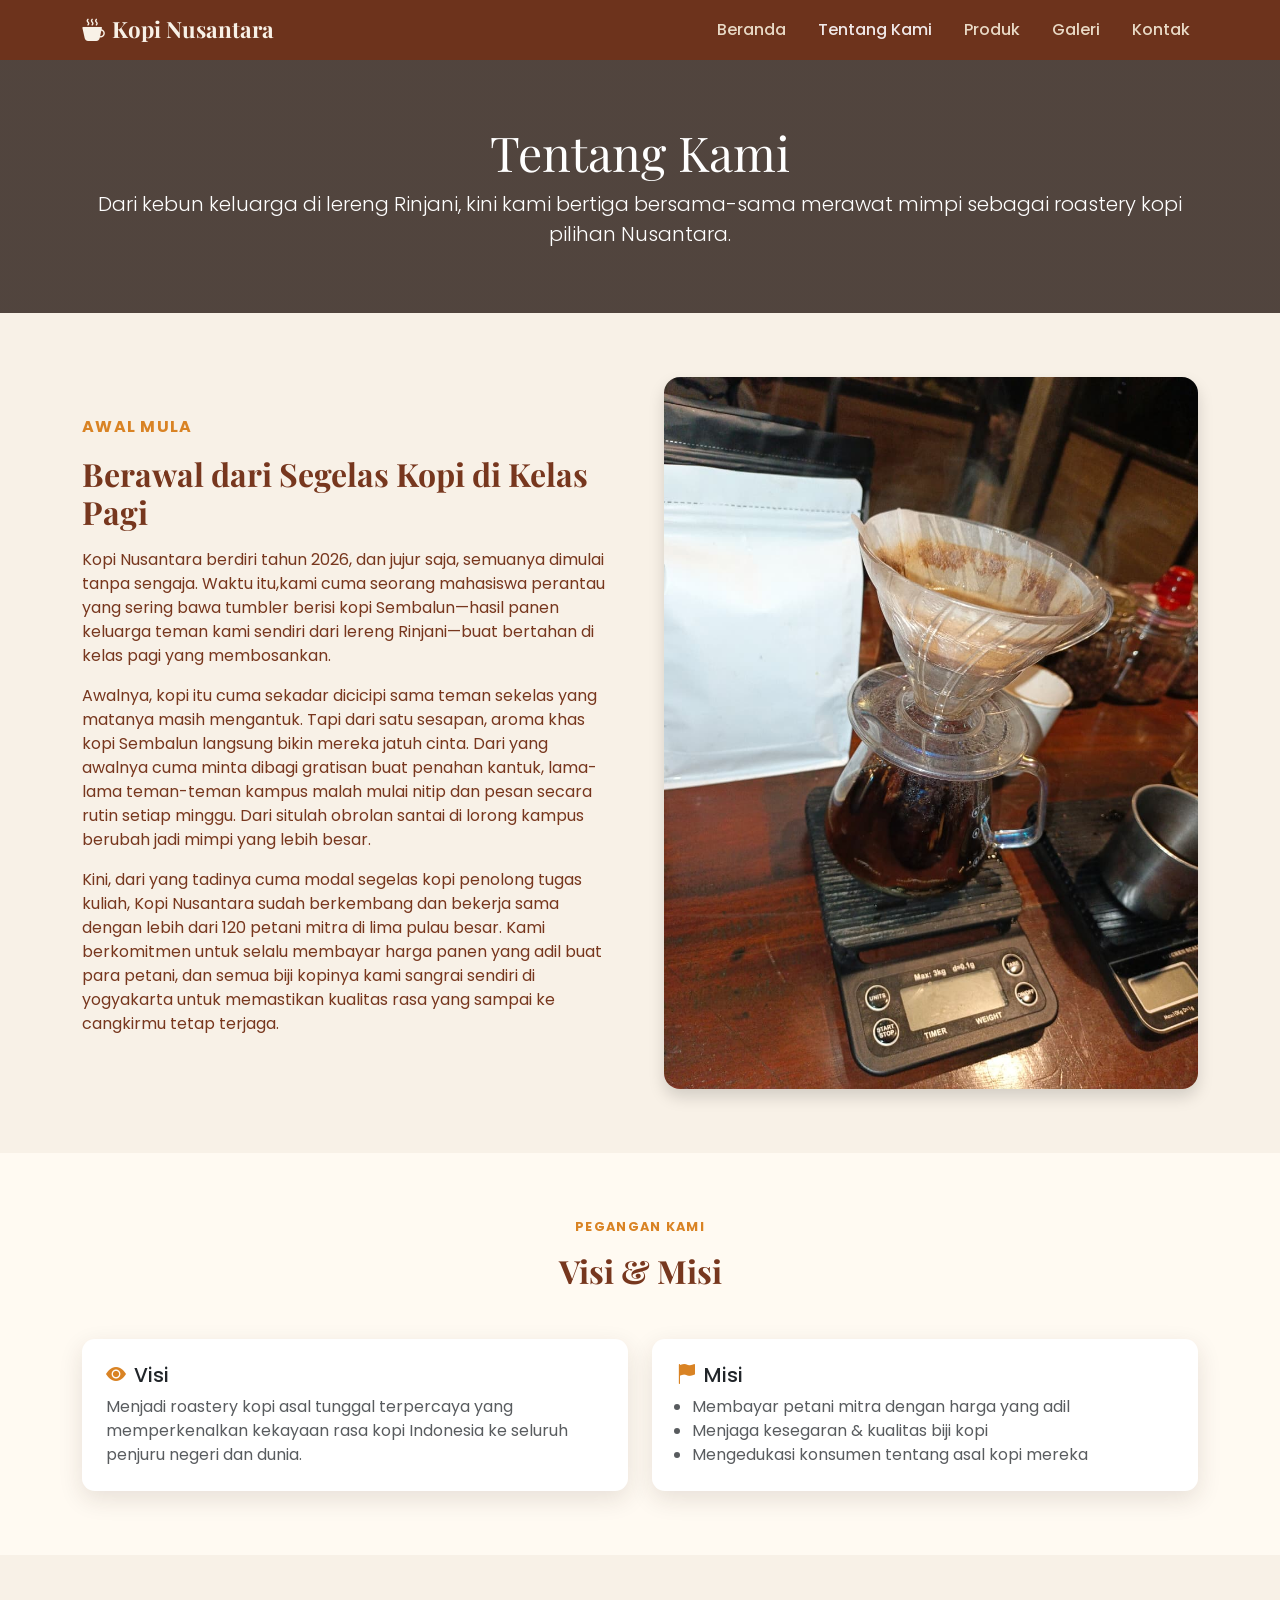
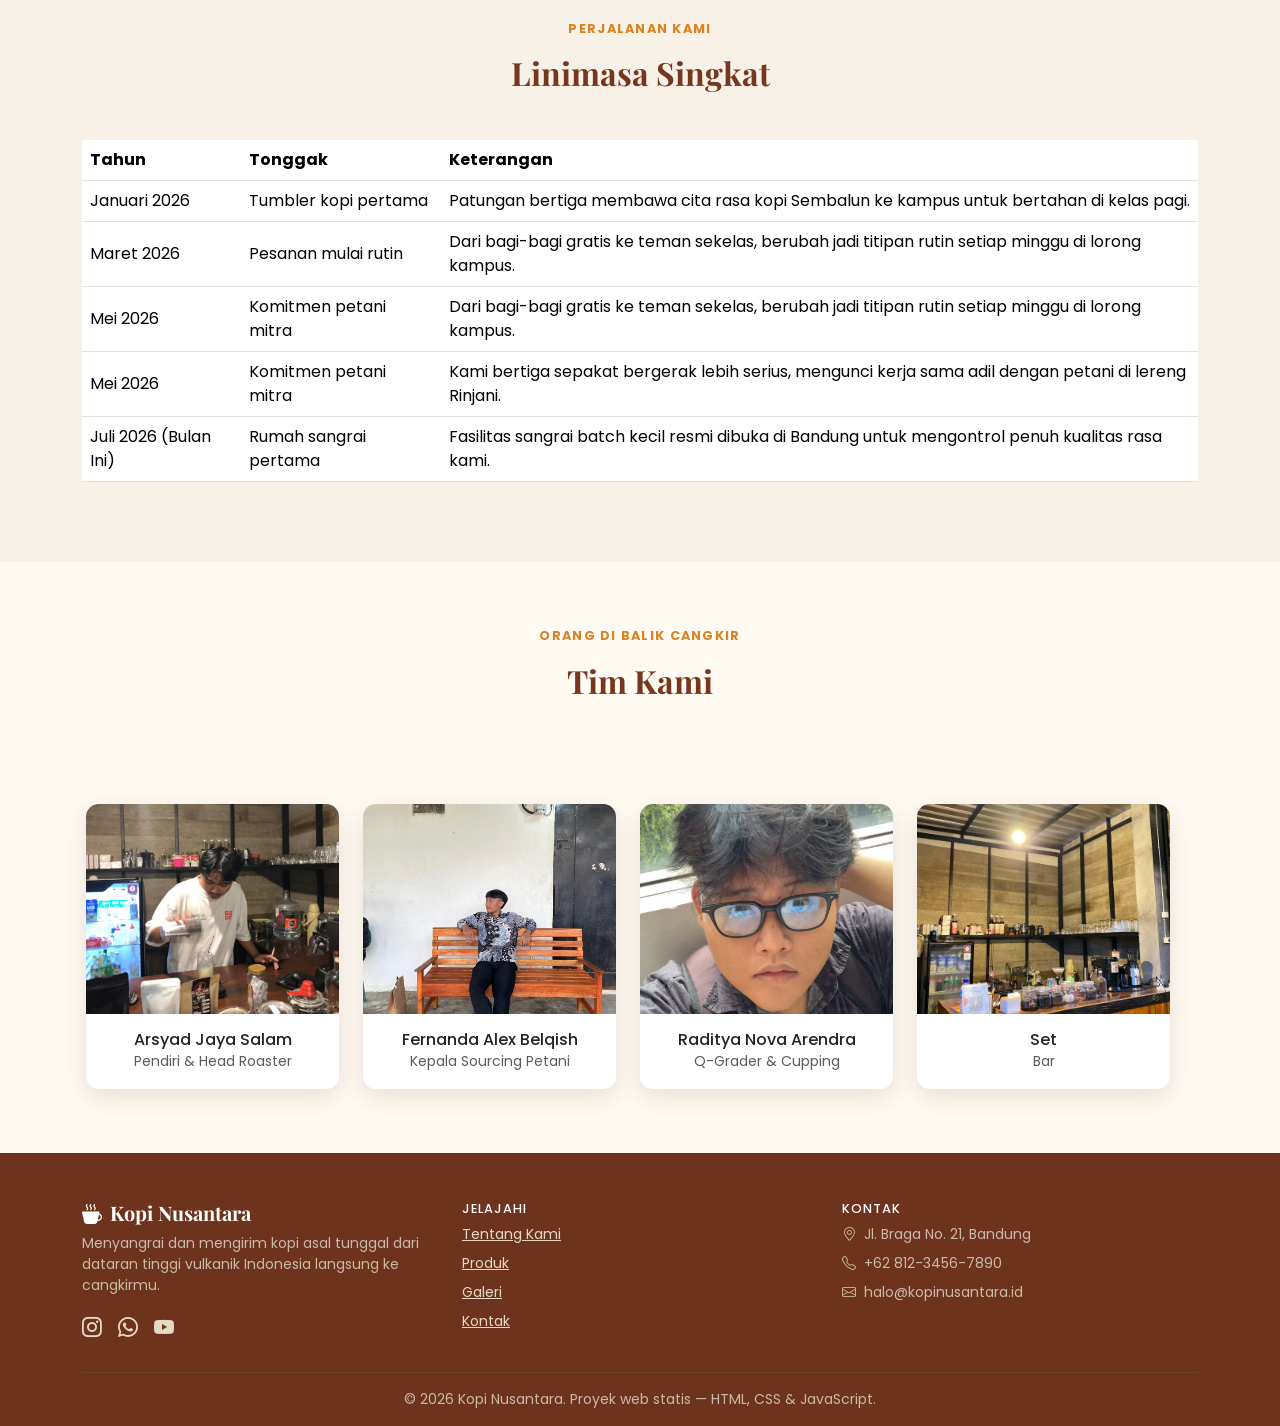
==== about.html @ 7035cbf1 "first commit" ====
<!DOCTYPE html>
<html lang="id">
<head>
<meta charset="UTF-8">
<meta name="viewport" content="width=device-width, initial-scale=1.0">
<title>Tentang Kami — Kopi Nusantara</title>
<meta name="description" content="Kenali kisah Kopi Nusantara, dari kebun keluarga di Aceh hingga menjadi roastery asal tunggal.">

<link href="https://cdn.jsdelivr.net/npm/bootstrap@5.3.3/dist/css/bootstrap.min.css" rel="stylesheet">
<link href="https://cdn.jsdelivr.net/npm/bootstrap-icons@1.11.3/font/bootstrap-icons.css" rel="stylesheet">
<link href="style.css" rel="stylesheet">
<script src="script.js" defer></script>
<script src="about.js" defer></script>
</head>
<body>

<!-- ===================== NAVBAR ===================== -->
<nav class="navbar navbar-expand-lg navbar-coffee sticky-top">
  <div class="container">
    <a class="navbar-brand" href="index.html"><i class="bi bi-cup-hot-fill me-2"></i>Kopi Nusantara</a>
    <button class="navbar-toggler" type="button" data-bs-toggle="collapse" data-bs-target="#navMenu" aria-label="Buka menu">
      <span class="navbar-toggler-icon"></span>
    </button>
    <div class="collapse navbar-collapse" id="navMenu">
      <ul class="navbar-nav ms-auto gap-lg-3">
        <li class="nav-item"><a class="nav-link" href="index.html">Beranda</a></li>
        <li class="nav-item"><a class="nav-link active" href="about.html">Tentang Kami</a></li>
        <li class="nav-item"><a class="nav-link" href="products.html">Produk</a></li>
        <li class="nav-item"><a class="nav-link" href="gallery.html">Galeri</a></li>
        <li class="nav-item"><a class="nav-link" href="contact.html">Kontak</a></li>
      </ul>
    </div>
  </div>
</nav>

<!-- ===================== BANNER ===================== -->
<header class="page-banner text-center">
  <div class="container">
    <h1 class="display-5 mb-2">Tentang Kami</h1>
    <p class="lead mb-0">Dari kebun keluarga di lereng Rinjani, kini kami bertiga bersama-sama merawat mimpi sebagai roastery kopi pilihan Nusantara.</p>
  </div>
</header>

<!-- ===================== CERITA ===================== -->
<section class="section">
  <div class="container">
    <div class="row align-items-center g-5">
      <div class="col-lg-6">
        <p class="fw-bold text-uppercase" style="color:var(--accent); letter-spacing:.08em;">Awal Mula</p>
        <h2 class="mb-3">Berawal dari Segelas Kopi di Kelas Pagi</h2>
        <p>Kopi Nusantara berdiri tahun 2026, dan jujur saja, semuanya dimulai tanpa sengaja. Waktu itu,kami cuma seorang mahasiswa perantau yang sering bawa tumbler berisi kopi Sembalun—hasil panen keluarga teman kami sendiri dari lereng Rinjani—buat bertahan di kelas pagi yang membosankan.</p>
        <p>Awalnya, kopi itu cuma sekadar dicicipi sama teman sekelas yang matanya masih mengantuk. Tapi dari satu sesapan, aroma khas kopi Sembalun langsung bikin mereka jatuh cinta. Dari yang awalnya cuma minta dibagi gratisan buat penahan kantuk, lama-lama teman-teman kampus malah mulai nitip dan pesan secara rutin setiap minggu. Dari situlah obrolan santai di lorong kampus berubah jadi mimpi yang lebih besar.</p>
        <p>Kini, dari yang tadinya cuma modal segelas kopi penolong tugas kuliah, Kopi Nusantara sudah berkembang dan bekerja sama dengan lebih dari 120 petani mitra di lima pulau besar. Kami berkomitmen untuk selalu membayar harga panen yang adil buat para petani, dan semua biji kopinya kami sangrai sendiri di yogyakarta untuk memastikan kualitas rasa yang sampai ke cangkirmu tetap terjaga.</p>
      </div>
      <div class="col-lg-6">
        <img src="v60.jpeg" class="img-fluid rounded-4 shadow" alt="Proses sangrai kopi di rumah produksi">
      </div>
    </div>
  </div>
</section>

<!-- ===================== VISI MISI ===================== -->
<section class="section bg-cream-soft">
  <div class="container">
    <div class="section-title">
      <p>Pegangan Kami</p>
      <h2>Visi &amp; Misi</h2>
    </div>
    <div class="row g-4">
      <div class="col-md-6">
        <div class="card card-coffee p-4 h-100">
          <h5><i class="bi bi-eye-fill me-2" style="color:var(--accent);"></i>Visi</h5>
          <p class="text-muted mb-0">Menjadi roastery kopi asal tunggal terpercaya yang memperkenalkan kekayaan rasa kopi Indonesia ke seluruh penjuru negeri dan dunia.</p>
        </div>
      </div>
      <div class="col-md-6">
        <div class="card card-coffee p-4 h-100">
          <h5><i class="bi bi-flag-fill me-2" style="color:var(--accent);"></i>Misi</h5>
          <ul class="text-muted mb-0 ps-3">
            <li>Membayar petani mitra dengan harga yang adil</li>
            <li>Menjaga kesegaran &amp; kualitas biji kopi</li>
            <li>Mengedukasi konsumen tentang asal kopi mereka</li>
          </ul>
        </div>
      </div>
    </div>
  </div>
</section>

<!-- ===================== LINIMASA (TABLE) ===================== -->
<section class="section">
  <div class="container">
    <div class="section-title">
      <p>Perjalanan Kami</p>
      <h2>Linimasa Singkat</h2>
    </div>
    <div class="table-responsive">
      <table class="table table-coffee table-hover align-middle">
        <thead>
          <tr><th>Tahun</th><th>Tonggak</th><th>Keterangan</th></tr>
        </thead>
        <tbody>
          <tr><td>Januari 2026</td><td>Tumbler kopi pertama</td><td>Patungan bertiga membawa cita rasa kopi Sembalun ke kampus untuk bertahan di kelas pagi.</td></tr>
          <tr><td>Maret 2026</td><td>Pesanan mulai rutin</td><td>Dari bagi-bagi gratis ke teman sekelas, berubah jadi titipan rutin setiap minggu di lorong kampus.</td></tr>
          <tr><td>Mei 2026</td><td>Komitmen petani mitra</td><td>Dari bagi-bagi gratis ke teman sekelas, berubah jadi titipan rutin setiap minggu di lorong kampus.</td></tr>
          <tr><td>Mei 2026</td><td>Komitmen petani mitra</td><td>Kami bertiga sepakat bergerak lebih serius, mengunci kerja sama adil dengan petani di lereng Rinjani.</td></tr>
          <tr><td>Juli 2026 (Bulan Ini)</td><td>Rumah sangrai pertama</td><td>Fasilitas sangrai batch kecil resmi dibuka di Bandung untuk mengontrol penuh kualitas rasa kami.</td></tr>
        </tbody>
      </table>
    </div>
  </div>
</section>

<!-- ===================== TIM ===================== -->
<section class="section bg-cream-soft">
  <div class="container">
    <div class="row g-3" id="galleryGrid">
    <div class="section-title">
      <p>Orang di Balik Cangkir</p>
      <h2>Tim Kami</h2>
    </div>
    <div class="row g-4 text-center">
      <div class="col-md-3 col-6">
        <div class="card card-coffee">
          <img src="arsyad.jpeg" alt="Foto pendiri Kopi Nusantara">
          <div class="card-body">
            <h6 class="mb-0">Arsyad Jaya Salam</h6>
            <small class="text-muted">Pendiri &amp; Head Roaster</small>
          </div>
        </div>
      </div>
      <div class="col-md-3 col-6">
        <div class="card card-coffee">
          <img src="alex.jpeg" alt="Foto tim sourcing">
          <div class="card-body">
            <h6 class="mb-0">Fernanda Alex Belqish</h6>
            <small class="text-muted">Kepala Sourcing Petani</small>
          </div>
        </div>
      </div>
      <div class="col-md-3 col-6">
        <div class="card card-coffee">
          <img src="radid.jpeg" alt="Foto tim quality control">
          <div class="card-body">
            <h6 class="mb-0">Raditya Nova Arendra</h6>
            <small class="text-muted">Q-Grader &amp; Cupping</small>
          </div>
        </div>
      </div>
      <div class="col-md-3 col-6">
        <div class="card card-coffee">
          <img src="bar.jpeg" alt="Foto kepala kedai">
          <div class="card-body">
            <h6 class="mb-0">Set</h6>
            <small class="text-muted">Bar</small>
          </div>
        </div>
      </div>
    </div>
  </div>
</section>

<!-- ===================== FOOTER ===================== -->
<footer class="pt-5 pb-3">
  <div class="container">
    <div class="row g-4">
      <div class="col-md-4">
        <h5 class="text-white font-display"><i class="bi bi-cup-hot-fill me-2"></i>Kopi Nusantara</h5>
        <p class="small">Menyangrai dan mengirim kopi asal tunggal dari dataran tinggi vulkanik Indonesia langsung ke cangkirmu.</p>
        <div class="d-flex gap-3 fs-5">
          <a href="https://instagram.com" target="_blank" rel="noopener"><i class="bi bi-instagram"></i></a>
          <a href="https://wa.me/+6287893797836" target="_blank" rel="noopener"><i class="bi bi-whatsapp"></i></a>
          <a href="https://youtube.com" target="_blank" rel="noopener"><i class="bi bi-youtube"></i></a>
        </div>
      </div>
      <div class="col-md-4">
        <h6>Jelajahi</h6>
        <ul class="list-unstyled small">
          <li class="mb-2"><a href="about.html">Tentang Kami</a></li>
          <li class="mb-2"><a href="products.html">Produk</a></li>
          <li class="mb-2"><a href="gallery.html">Galeri</a></li>
          <li class="mb-2"><a href="contact.html">Kontak</a></li>
        </ul>
      </div>
      <div class="col-md-4">
        <h6>Kontak</h6>
        <ul class="list-unstyled small">
          <li class="mb-2"><i class="bi bi-geo-alt me-2"></i>Jl. Braga No. 21, Bandung</li>
          <li class="mb-2"><i class="bi bi-telephone me-2"></i>+62 812-3456-7890</li>
          <li class="mb-2"><i class="bi bi-envelope me-2"></i>halo@kopinusantara.id</li>
        </ul>
      </div>
    </div>
    <hr class="border-secondary mt-4">
    <p class="text-center small mb-0">&copy; 2026 Kopi Nusantara. Proyek web statis — HTML, CSS &amp; JavaScript.</p>
  </div>
</footer>

<button id="backToTop" class="btn btn-coffee rounded-circle shadow"><i class="bi bi-arrow-up"></i></button>

<script src="https://cdn.jsdelivr.net/npm/bootstrap@5.3.3/dist/js/bootstrap.bundle.min.js"></script>
<script src="script.js"></script>
<script src="about.js"></script>
</body>
</html>
---- style.css ----
@import url('https://fonts.googleapis.com/css2?family=Playfair+Display:wght@600;700&family=Poppins:wght@400;500;600;700&display=swap');

:root{
  --coffee-dark:#6d331c;
  --coffee:#6f4e37;
  --coffee-light:#c78f67;
  --cream:#f8f1e7;
  --accent:#d98324;
}

body{
  font-family:'Poppins', sans-serif;
  color:#77371e;
  background:var(--cream);
}
h1,h2,h3,h4,.font-display{
  font-family:'Playfair Display', serif;
  font-weight:700;
}

a{ color:var(--accent); }
a:hover{ color:var(--coffee-dark); }

/* ---------- Navbar ---------- */
.navbar-coffee{
  background:var(--coffee-dark);
}
.navbar-coffee .navbar-brand{
  font-family:'Playfair Display', serif;
  font-weight:700;
  color:#f8f1e7 !important;
  font-size:1.4rem;
}
.navbar-coffee .nav-link{
  color:#e8d9c5 !important;
  font-weight:500;
}
.navbar-coffee .nav-link.active,
.navbar-coffee .nav-link:hover{
  color:#f0e8e8 !important;
}

/* ---------- Tombol ---------- */
.btn-coffee{
  background:var(--accent);
  border-color:var(--accent);
  color:#fff;
  font-weight:600;
}
.btn-coffee:hover{
  background:#b9690f;
  border-color:#b9690f;
  color:#fff;
}
.btn-outline-coffee{
  border:2px solid #fff;
  color:#fff;
  font-weight:600;
}
.btn-outline-coffee:hover{
  background:#fff;
  color:var(--coffee-dark);
}

/* ---------- Hero ---------- */
.hero{
  background:linear-gradient(rgba(35,20,14,.72), rgba(35,20,14,.72)),
             url('https://images.unsplash.com/photo-1495474472287-4d71bcdd2085?auto=format&fit=crop&w=1600&q=70') center/cover no-repeat;
  color:#fff;
  padding:6rem 0;
}
.page-banner{
  background:linear-gradient(rgba(35,20,14,.78), rgba(35,20,14,.78)),
             url('https://images.unsplash.com/photo-1447933601403-0c6688de566e?auto=format&fit=crop&w=1600&q=70') center/cover no-repeat;
  color:#fff;
  padding:4rem 0;
}

/* ---------- Section umum ---------- */
.section{ padding:4rem 0; }
.section-title{
  text-align:center;
  margin-bottom:3rem;
}
.section-title p{
  text-transform:uppercase;
  letter-spacing:.1em;
  font-size:.8rem;
  color:var(--accent);
  font-weight:700;
}
.bg-coffee{ background:var(--coffee-dark); color:#f1e6d8; }
.bg-cream-soft{ background:#fffaf2; }

/* ---------- Kartu produk / fitur ---------- */
.card-coffee{
  border:none;
  border-radius:.8rem;
  overflow:hidden;
  box-shadow:0 8px 24px rgba(59,34,24,.12);
  transition:transform .3s ease, box-shadow .3s ease;
  height:100%;
}
.card-coffee:hover{
  transform:translateY(-6px);
  box-shadow:0 16px 32px rgba(59,34,24,.18);
}
.card-coffee img{
  height:210px;
  object-fit:cover;
}
.card-coffee .price{
  font-weight:700;
  color:var(--coffee-dark);
}
.badge-origin{
  background:var(--coffee-light);
  color:#fff;
  font-weight:500;
}

.icon-circle{
  width:64px; height:64px;
  border-radius:50%;
  background:var(--cream);
  color:var(--accent);
  display:flex; align-items:center; justify-content:center;
  font-size:1.6rem;
  margin:0 auto 1rem;
}

/* ---------- Tabel ---------- */
.table-coffee thead{
  background:var(--coffee-dark);
  color:#fff;
}

/* ---------- Galeri ---------- */
.gallery-item{
  border-radius:.6rem;
  overflow:hidden;
  cursor:pointer;
  position:relative;
}
.gallery-item img{
  width:100%;
  height:220px;
  object-fit:cover;
  transition:transform .4s ease;
}
.gallery-item:hover img{
  transform:scale(1.08);
}

/* ---------- Footer ---------- */
footer{
  background:var(--coffee-dark);
  color:#cbb9a8;
}
footer a{ color:#e8d9c5; }
footer a:hover{ color:#fff; }
footer h6{
  color:#fff;
  text-transform:uppercase;
  font-size:.8rem;
  letter-spacing:.08em;
}

/* ---------- Tombol kembali ke atas ---------- */
#backToTop{
  position:fixed;
  right:1.2rem;
  bottom:1.2rem;
  display:none;
  z-index:99;
}

/* ---------- Form kontak ---------- */
.form-label{
  font-weight:600;
  color:#3b2218;
  font-size:.9rem;
  margin-bottom:.4rem;
}

.form-control,
.form-select{
  border-color:#ddd;
  border-radius:.4rem;
  padding:.65rem .8rem;
}

.form-control:focus, 
.form-select:focus{
  border-color:var(--accent);
  box-shadow:0 0 0 .2rem rgba(217,131,36,.2);
}

.contact-info-box{
  background:#f8f1e7;
  border-left:4px solid var(--accent);
  padding:1.2rem;
  border-radius:.4rem;
  margin-bottom:1rem;
}

.contact-info-box strong{
  display:block;
  color:var(--coffee-dark);
  margin-bottom:.3rem;
}

.contact-info-box a{
  color:var(--accent);
  text-decoration:none;
}

.contact-info-box a:hover{
  text-decoration:underline;
}

.btn-submit{
  background:var(--accent);
  border-color:var(--accent);
  color:#fff;
  font-weight:600;
  padding:.7rem 2rem;
  border-radius:.4rem;
}

.btn-submit:hover{
  background:#b9690f;
  border-color:#b9690f;
}

/* ---------- Video ---------- */
.ratio-coffee video{ border-radius:.8rem; }

/* ---------- Pesan validasi ---------- */
.invalid-feedback{ display:none; color:#dc3545; font-size:.8rem; margin-top:.2rem; }
.valid-feedback{ display:none; color:#198754; font-size:.8rem; margin-top:.2rem; }
.was-validated .form-control:invalid,
.was-validated .form-select:invalid{ border-color:#dc3545; }
.was-validated .form-control:valid ~ .valid-feedback{ display:block; }
.was-validated .form-control:invalid ~ .invalid-feedback,
.was-validated .form-select:invalid ~ .invalid-feedback{ display:block; }
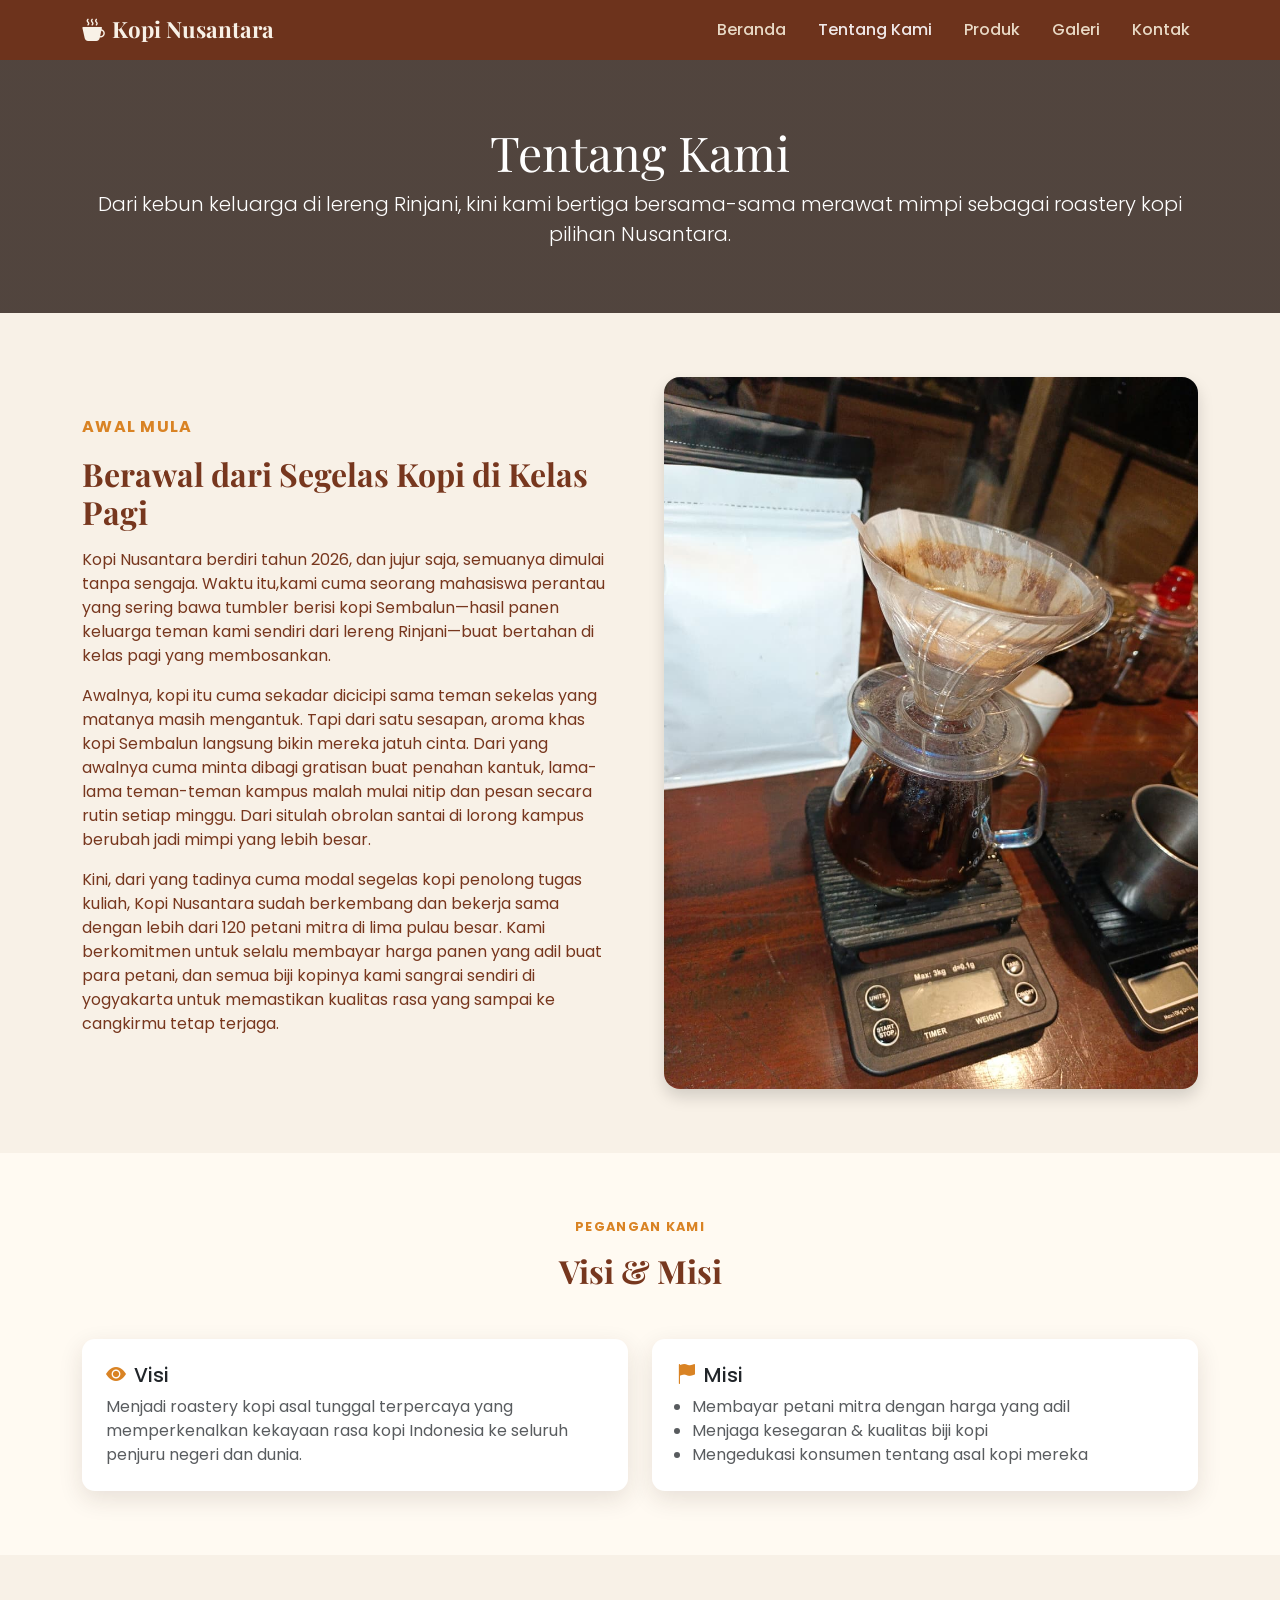
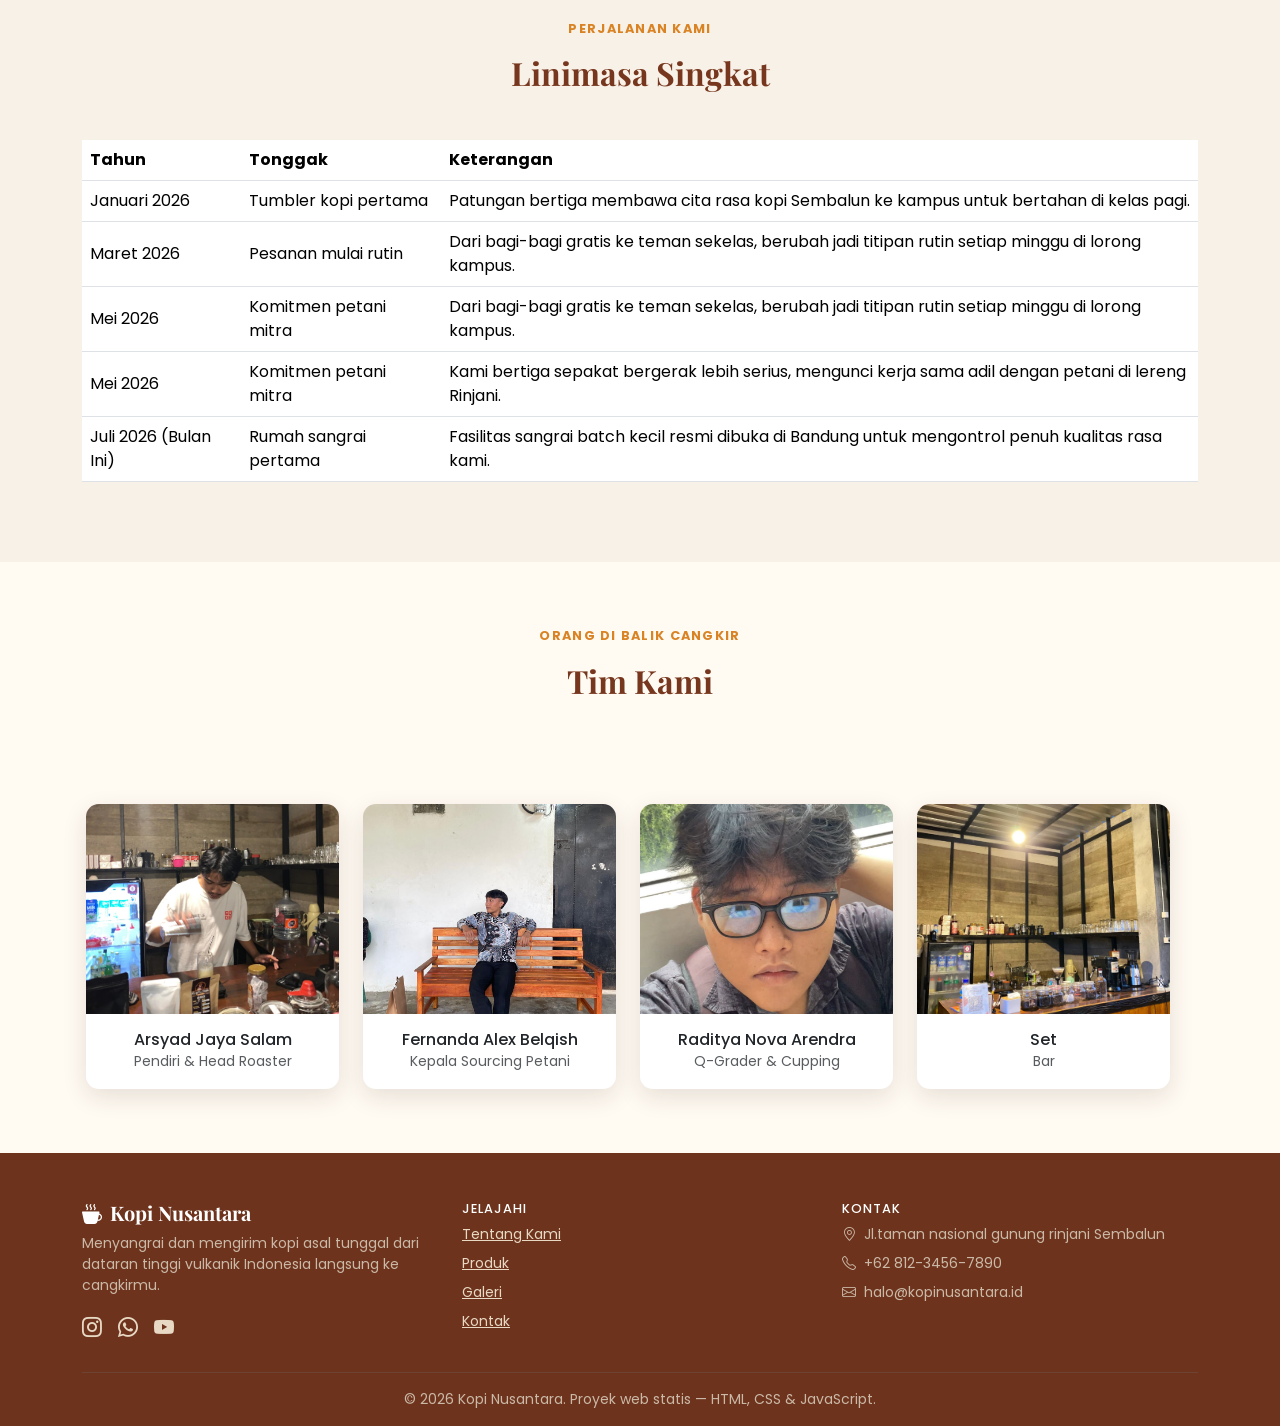
==== commit 3781f8f5: "update" ====
--- a/about.html
+++ b/about.html
@@ -185,7 +185,7 @@
       <div class="col-md-4">
         <h6>Kontak</h6>
         <ul class="list-unstyled small">
-          <li class="mb-2"><i class="bi bi-geo-alt me-2"></i>Jl. Braga No. 21, Bandung</li>
+          <li class="mb-2"><i class="bi bi-geo-alt me-2"></i>Jl.taman nasional gunung rinjani Sembalun</li>
           <li class="mb-2"><i class="bi bi-telephone me-2"></i>+62 812-3456-7890</li>
           <li class="mb-2"><i class="bi bi-envelope me-2"></i>halo@kopinusantara.id</li>
         </ul>
